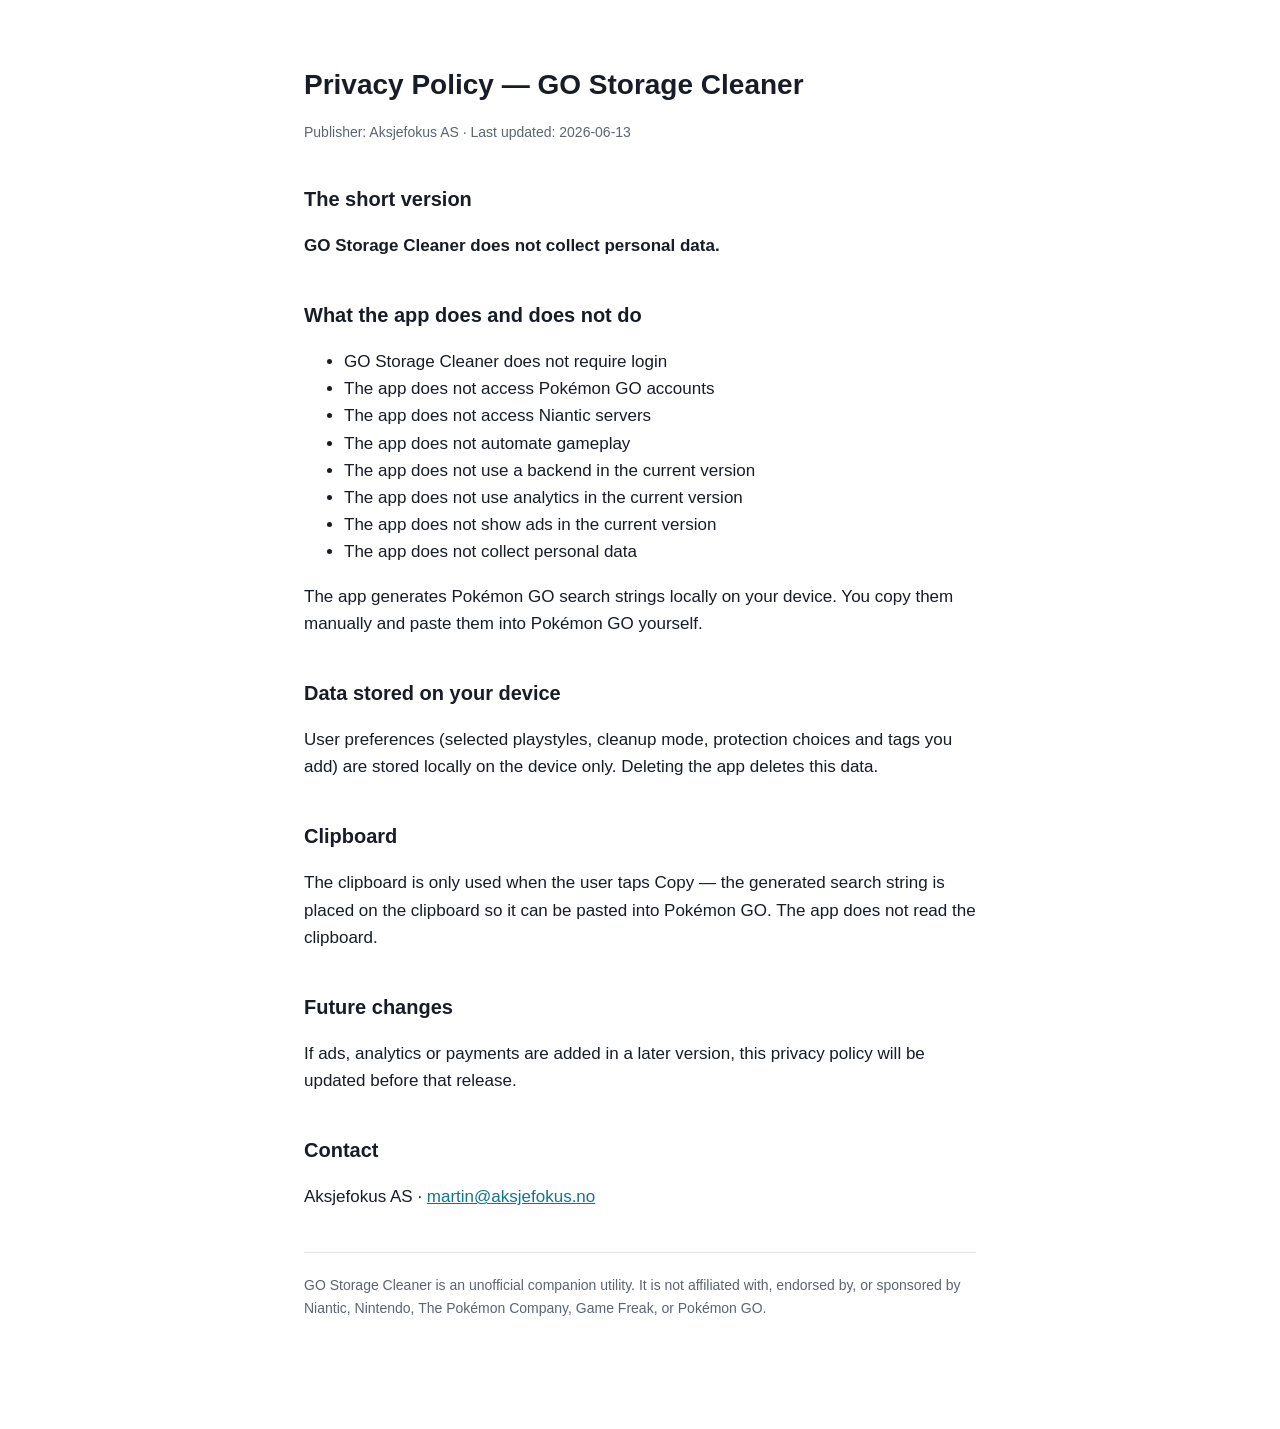
==== privacy/index.html @ b4166519 "Restructure as standalone static compliance site Directory-based clean URLs (/privacy, /support) for" ====
<!doctype html>
<html lang="en">
<head>
  <meta charset="utf-8">
  <meta name="viewport" content="width=device-width, initial-scale=1">
  <meta name="robots" content="noindex, nofollow">
  <title>Privacy Policy — GO Storage Cleaner</title>
  <link rel="stylesheet" href="/styles.css">
</head>
<body>
  <h1>Privacy Policy — GO Storage Cleaner</h1>
  <p class="muted">Publisher: Aksjefokus AS · Last updated: 2026-06-13</p>

  <h2>The short version</h2>
  <p><strong>GO Storage Cleaner does not collect personal data.</strong></p>

  <h2>What the app does and does not do</h2>
  <ul>
    <li>GO Storage Cleaner does not require login</li>
    <li>The app does not access Pokémon GO accounts</li>
    <li>The app does not access Niantic servers</li>
    <li>The app does not automate gameplay</li>
    <li>The app does not use a backend in the current version</li>
    <li>The app does not use analytics in the current version</li>
    <li>The app does not show ads in the current version</li>
    <li>The app does not collect personal data</li>
  </ul>
  <p>The app generates Pokémon GO search strings locally on your device. You copy them manually and paste them into Pokémon GO yourself.</p>

  <h2>Data stored on your device</h2>
  <p>User preferences (selected playstyles, cleanup mode, protection choices and tags you add) are stored locally on the device only. Deleting the app deletes this data.</p>

  <h2>Clipboard</h2>
  <p>The clipboard is only used when the user taps Copy — the generated search string is placed on the clipboard so it can be pasted into Pokémon GO. The app does not read the clipboard.</p>

  <h2>Future changes</h2>
  <p>If ads, analytics or payments are added in a later version, this privacy policy will be updated before that release.</p>

  <h2>Contact</h2>
  <p>Aksjefokus AS · <a href="mailto:martin@aksjefokus.no">martin@aksjefokus.no</a></p>

  <p class="disclaimer">GO Storage Cleaner is an unofficial companion utility. It is not affiliated with, endorsed by, or sponsored by Niantic, Nintendo, The Pokémon Company, Game Freak, or Pokémon GO.</p>
</body>
</html>
---- styles.css ----
:root {
  color-scheme: light dark;
  --bg: #ffffff;
  --text: #171c26;
  --muted: #5c6470;
  --link: #0e7490;
  --border: #e2e5ec;
}
@media (prefers-color-scheme: dark) {
  :root {
    --bg: #0d1424;
    --text: #f2f4f8;
    --muted: #9aa4b5;
    --link: #22d3ee;
    --border: #232e45;
  }
}
* { box-sizing: border-box; }
body {
  margin: 0 auto;
  padding: 48px 24px 96px;
  max-width: 720px;
  background: var(--bg);
  color: var(--text);
  font: 17px/1.6 -apple-system, BlinkMacSystemFont, "Segoe UI", Roboto, sans-serif;
}
h1 { font-size: 28px; line-height: 1.25; }
h2 { font-size: 20px; margin-top: 2em; }
a { color: var(--link); }
strong { font-weight: 650; }
.muted { color: var(--muted); font-size: 14px; }
.disclaimer {
  margin-top: 3em;
  padding-top: 1.5em;
  border-top: 1px solid var(--border);
  color: var(--muted);
  font-size: 14px;
}
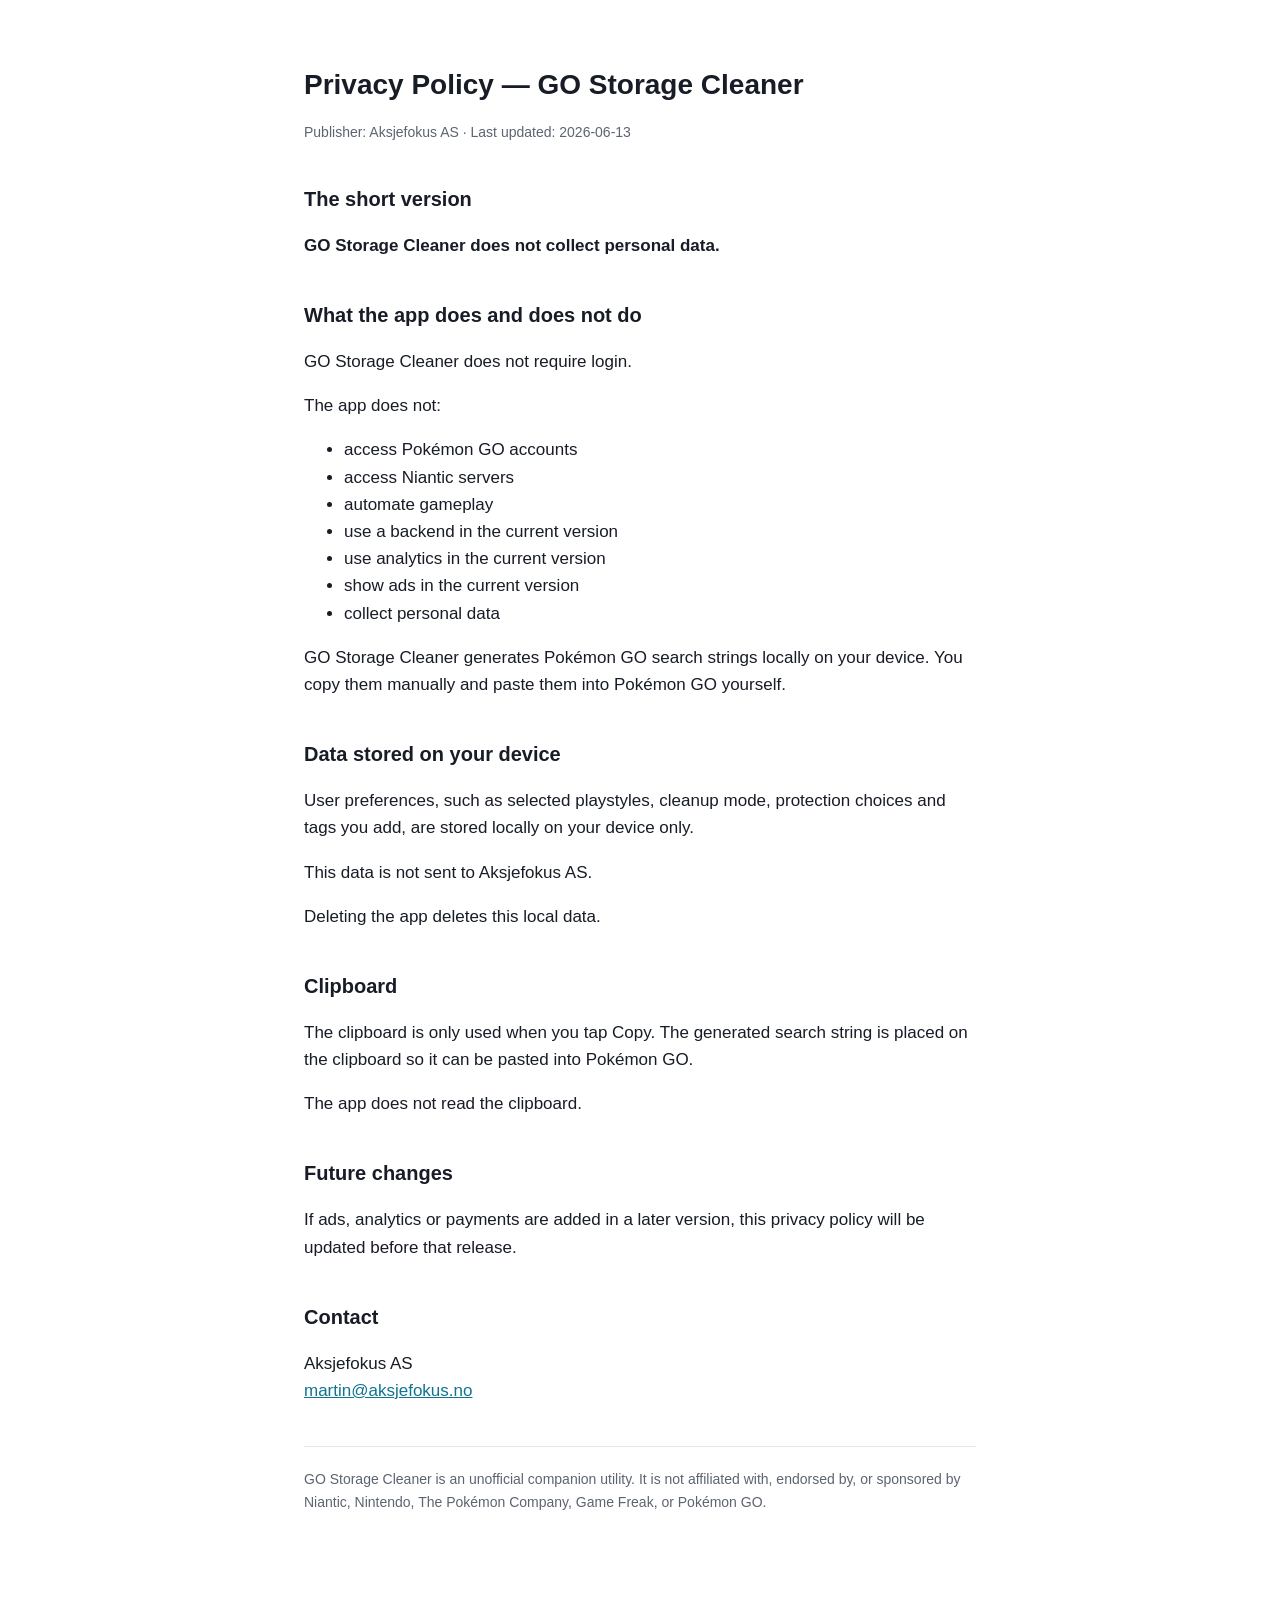
==== commit 25461e9e: "Refine privacy and support copy Clearer does-not-do lists (incl. never transfers Pokemon for you), l" ====
--- a/privacy/index.html
+++ b/privacy/index.html
@@ -15,29 +15,34 @@
   <p><strong>GO Storage Cleaner does not collect personal data.</strong></p>
 
   <h2>What the app does and does not do</h2>
+  <p>GO Storage Cleaner does not require login.</p>
+  <p>The app does not:</p>
   <ul>
-    <li>GO Storage Cleaner does not require login</li>
-    <li>The app does not access Pokémon GO accounts</li>
-    <li>The app does not access Niantic servers</li>
-    <li>The app does not automate gameplay</li>
-    <li>The app does not use a backend in the current version</li>
-    <li>The app does not use analytics in the current version</li>
-    <li>The app does not show ads in the current version</li>
-    <li>The app does not collect personal data</li>
+    <li>access Pokémon GO accounts</li>
+    <li>access Niantic servers</li>
+    <li>automate gameplay</li>
+    <li>use a backend in the current version</li>
+    <li>use analytics in the current version</li>
+    <li>show ads in the current version</li>
+    <li>collect personal data</li>
   </ul>
-  <p>The app generates Pokémon GO search strings locally on your device. You copy them manually and paste them into Pokémon GO yourself.</p>
+  <p>GO Storage Cleaner generates Pokémon GO search strings locally on your device. You copy them manually and paste them into Pokémon GO yourself.</p>
 
   <h2>Data stored on your device</h2>
-  <p>User preferences (selected playstyles, cleanup mode, protection choices and tags you add) are stored locally on the device only. Deleting the app deletes this data.</p>
+  <p>User preferences, such as selected playstyles, cleanup mode, protection choices and tags you add, are stored locally on your device only.</p>
+  <p>This data is not sent to Aksjefokus AS.</p>
+  <p>Deleting the app deletes this local data.</p>
 
   <h2>Clipboard</h2>
-  <p>The clipboard is only used when the user taps Copy — the generated search string is placed on the clipboard so it can be pasted into Pokémon GO. The app does not read the clipboard.</p>
+  <p>The clipboard is only used when you tap Copy. The generated search string is placed on the clipboard so it can be pasted into Pokémon GO.</p>
+  <p>The app does not read the clipboard.</p>
 
   <h2>Future changes</h2>
   <p>If ads, analytics or payments are added in a later version, this privacy policy will be updated before that release.</p>
 
   <h2>Contact</h2>
-  <p>Aksjefokus AS · <a href="mailto:martin@aksjefokus.no">martin@aksjefokus.no</a></p>
+  <p>Aksjefokus AS<br>
+  <a href="mailto:martin@aksjefokus.no">martin@aksjefokus.no</a></p>
 
   <p class="disclaimer">GO Storage Cleaner is an unofficial companion utility. It is not affiliated with, endorsed by, or sponsored by Niantic, Nintendo, The Pokémon Company, Game Freak, or Pokémon GO.</p>
 </body>
--- a/styles.css
+++ b/styles.css
@@ -26,6 +26,7 @@
 }
 h1 { font-size: 28px; line-height: 1.25; }
 h2 { font-size: 20px; margin-top: 2em; }
+h3 { font-size: 17px; margin-top: 1.5em; }
 a { color: var(--link); }
 strong { font-weight: 650; }
 .muted { color: var(--muted); font-size: 14px; }
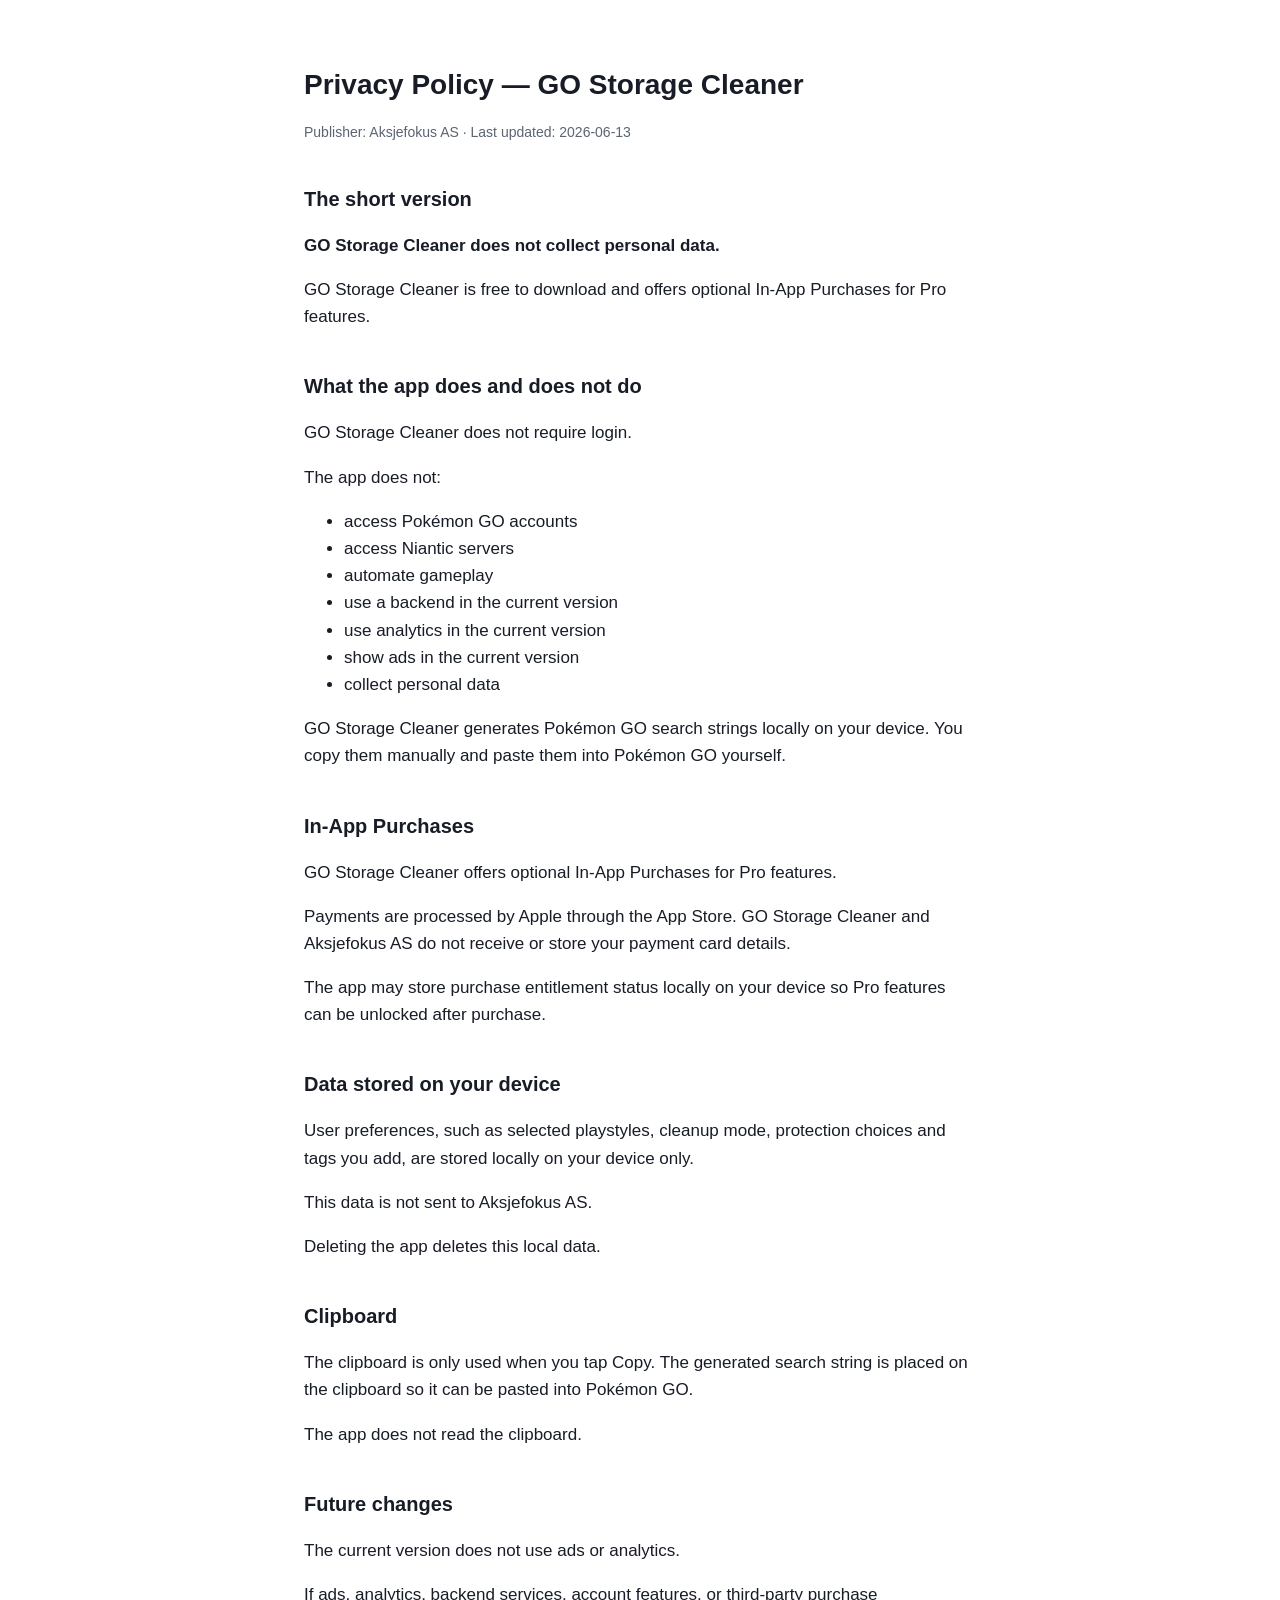
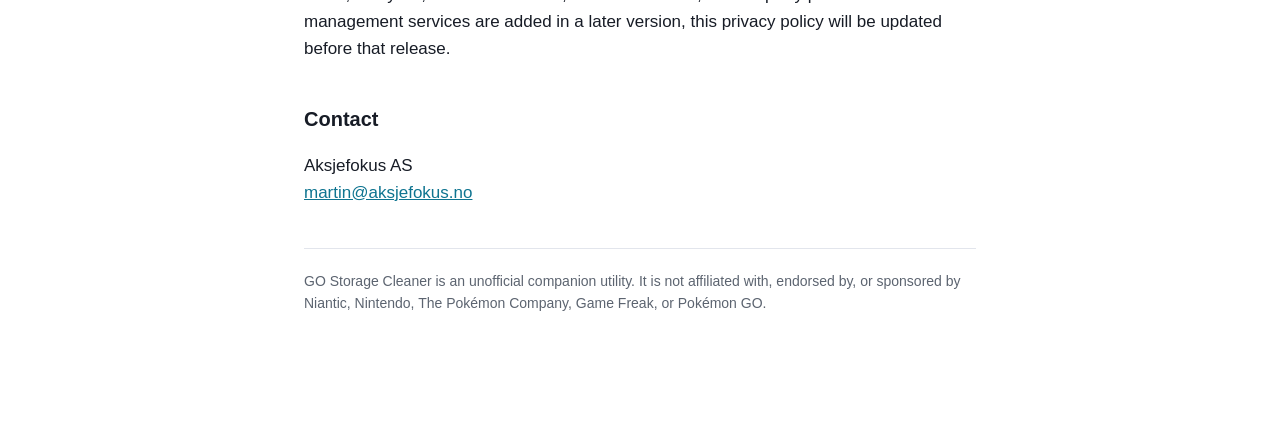
==== commit 5fb927a6: "Add In-App Purchases section to privacy policy The app launches with optional IAP for Pro features: " ====
--- a/privacy/index.html
+++ b/privacy/index.html
@@ -13,6 +13,7 @@
 
   <h2>The short version</h2>
   <p><strong>GO Storage Cleaner does not collect personal data.</strong></p>
+  <p>GO Storage Cleaner is free to download and offers optional In-App Purchases for Pro features.</p>
 
   <h2>What the app does and does not do</h2>
   <p>GO Storage Cleaner does not require login.</p>
@@ -28,6 +29,11 @@
   </ul>
   <p>GO Storage Cleaner generates Pokémon GO search strings locally on your device. You copy them manually and paste them into Pokémon GO yourself.</p>
 
+  <h2>In-App Purchases</h2>
+  <p>GO Storage Cleaner offers optional In-App Purchases for Pro features.</p>
+  <p>Payments are processed by Apple through the App Store. GO Storage Cleaner and Aksjefokus AS do not receive or store your payment card details.</p>
+  <p>The app may store purchase entitlement status locally on your device so Pro features can be unlocked after purchase.</p>
+
   <h2>Data stored on your device</h2>
   <p>User preferences, such as selected playstyles, cleanup mode, protection choices and tags you add, are stored locally on your device only.</p>
   <p>This data is not sent to Aksjefokus AS.</p>
@@ -38,7 +44,8 @@
   <p>The app does not read the clipboard.</p>
 
   <h2>Future changes</h2>
-  <p>If ads, analytics or payments are added in a later version, this privacy policy will be updated before that release.</p>
+  <p>The current version does not use ads or analytics.</p>
+  <p>If ads, analytics, backend services, account features, or third-party purchase management services are added in a later version, this privacy policy will be updated before that release.</p>
 
   <h2>Contact</h2>
   <p>Aksjefokus AS<br>
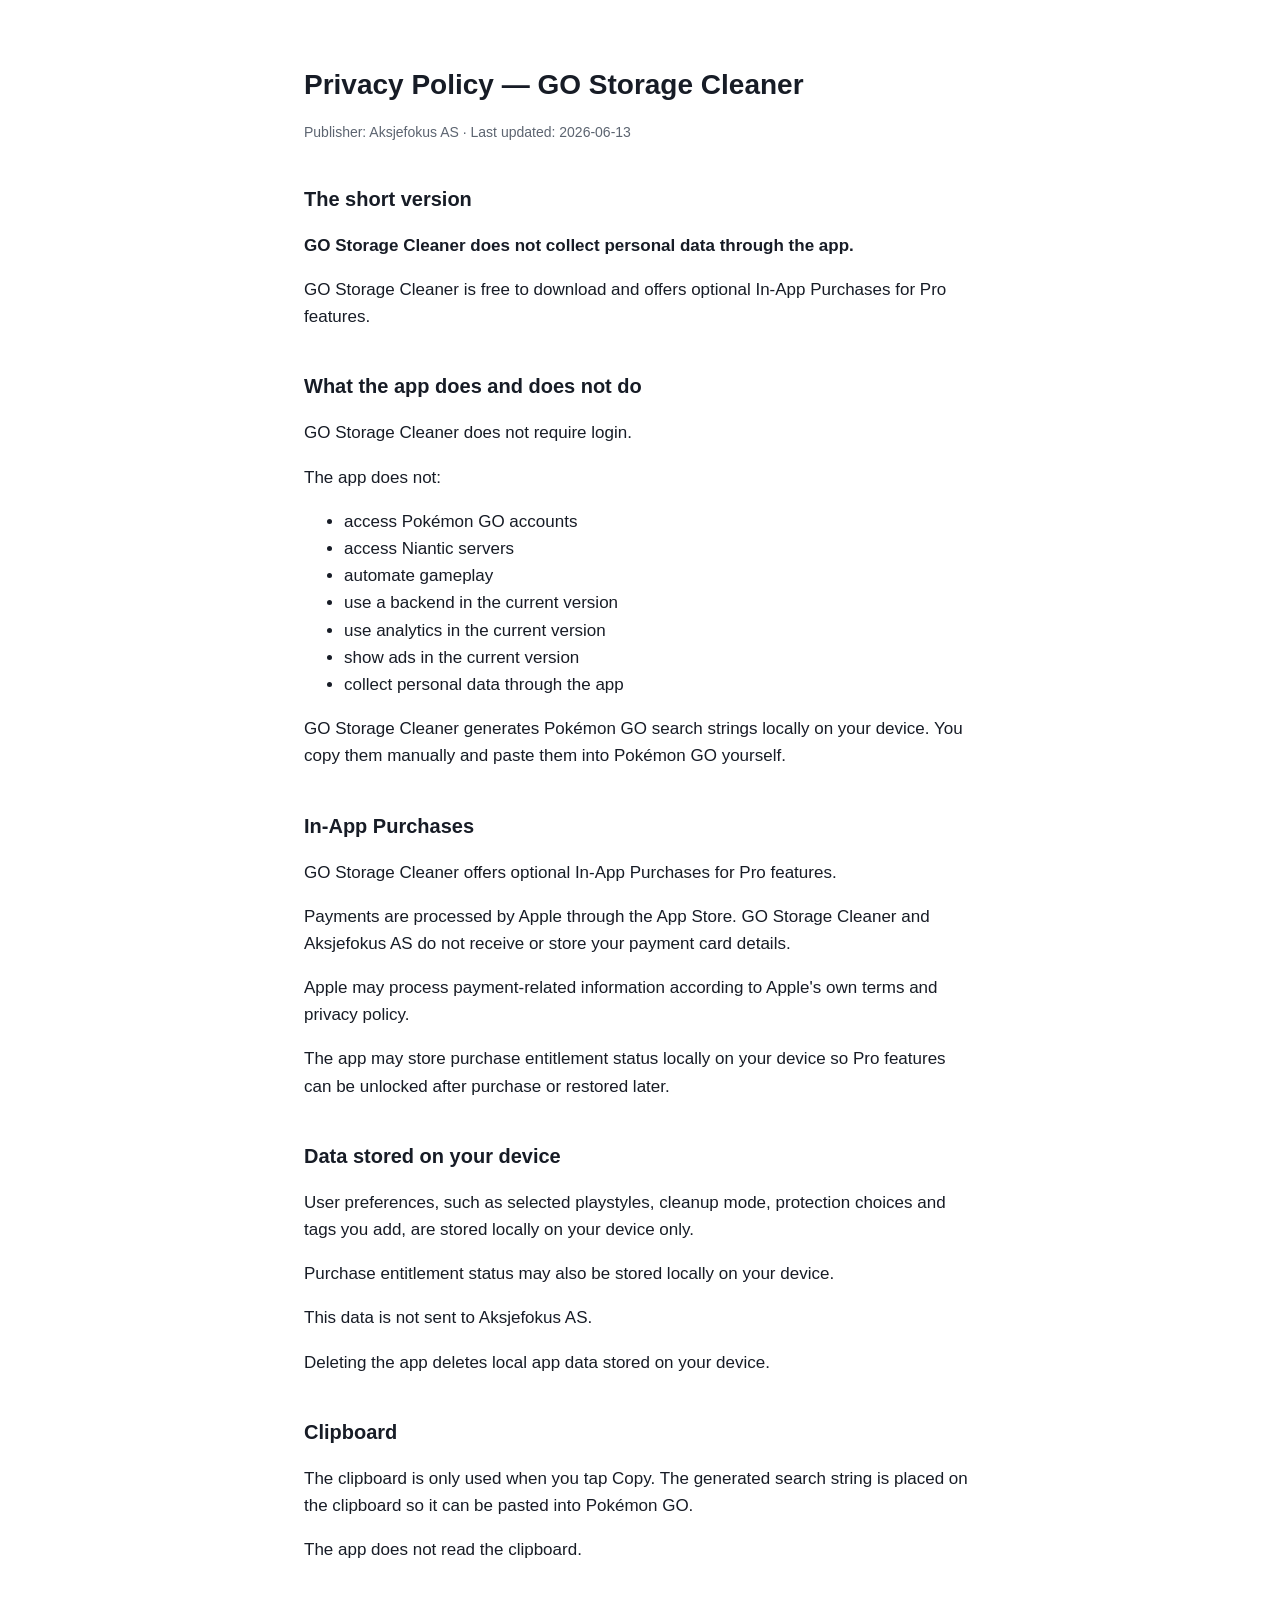
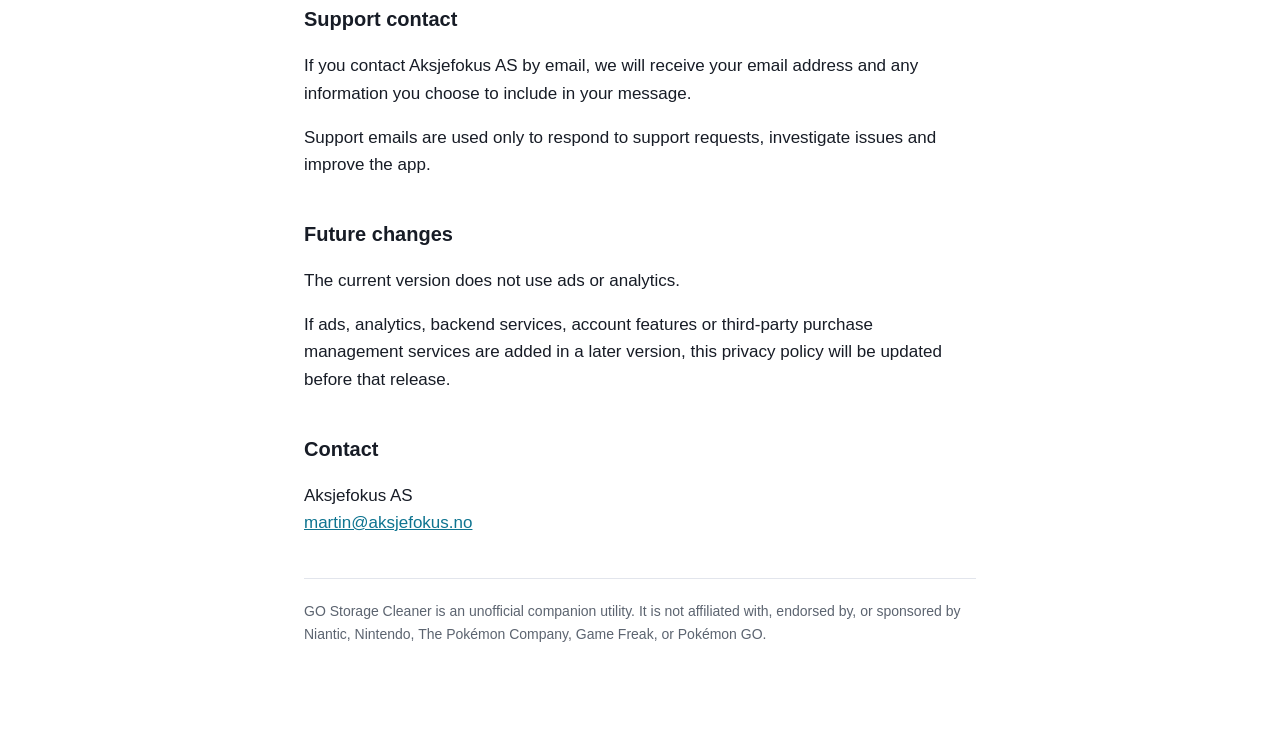
==== commit 643c4657: "Tighten privacy policy precision "Through the app" scoping, support-email data disclosure section, A" ====
--- a/privacy/index.html
+++ b/privacy/index.html
@@ -12,7 +12,7 @@
   <p class="muted">Publisher: Aksjefokus AS · Last updated: 2026-06-13</p>
 
   <h2>The short version</h2>
-  <p><strong>GO Storage Cleaner does not collect personal data.</strong></p>
+  <p><strong>GO Storage Cleaner does not collect personal data through the app.</strong></p>
   <p>GO Storage Cleaner is free to download and offers optional In-App Purchases for Pro features.</p>
 
   <h2>What the app does and does not do</h2>
@@ -25,27 +25,33 @@
     <li>use a backend in the current version</li>
     <li>use analytics in the current version</li>
     <li>show ads in the current version</li>
-    <li>collect personal data</li>
+    <li>collect personal data through the app</li>
   </ul>
   <p>GO Storage Cleaner generates Pokémon GO search strings locally on your device. You copy them manually and paste them into Pokémon GO yourself.</p>
 
   <h2>In-App Purchases</h2>
   <p>GO Storage Cleaner offers optional In-App Purchases for Pro features.</p>
   <p>Payments are processed by Apple through the App Store. GO Storage Cleaner and Aksjefokus AS do not receive or store your payment card details.</p>
-  <p>The app may store purchase entitlement status locally on your device so Pro features can be unlocked after purchase.</p>
+  <p>Apple may process payment-related information according to Apple's own terms and privacy policy.</p>
+  <p>The app may store purchase entitlement status locally on your device so Pro features can be unlocked after purchase or restored later.</p>
 
   <h2>Data stored on your device</h2>
   <p>User preferences, such as selected playstyles, cleanup mode, protection choices and tags you add, are stored locally on your device only.</p>
+  <p>Purchase entitlement status may also be stored locally on your device.</p>
   <p>This data is not sent to Aksjefokus AS.</p>
-  <p>Deleting the app deletes this local data.</p>
+  <p>Deleting the app deletes local app data stored on your device.</p>
 
   <h2>Clipboard</h2>
   <p>The clipboard is only used when you tap Copy. The generated search string is placed on the clipboard so it can be pasted into Pokémon GO.</p>
   <p>The app does not read the clipboard.</p>
 
+  <h2>Support contact</h2>
+  <p>If you contact Aksjefokus AS by email, we will receive your email address and any information you choose to include in your message.</p>
+  <p>Support emails are used only to respond to support requests, investigate issues and improve the app.</p>
+
   <h2>Future changes</h2>
   <p>The current version does not use ads or analytics.</p>
-  <p>If ads, analytics, backend services, account features, or third-party purchase management services are added in a later version, this privacy policy will be updated before that release.</p>
+  <p>If ads, analytics, backend services, account features or third-party purchase management services are added in a later version, this privacy policy will be updated before that release.</p>
 
   <h2>Contact</h2>
   <p>Aksjefokus AS<br>
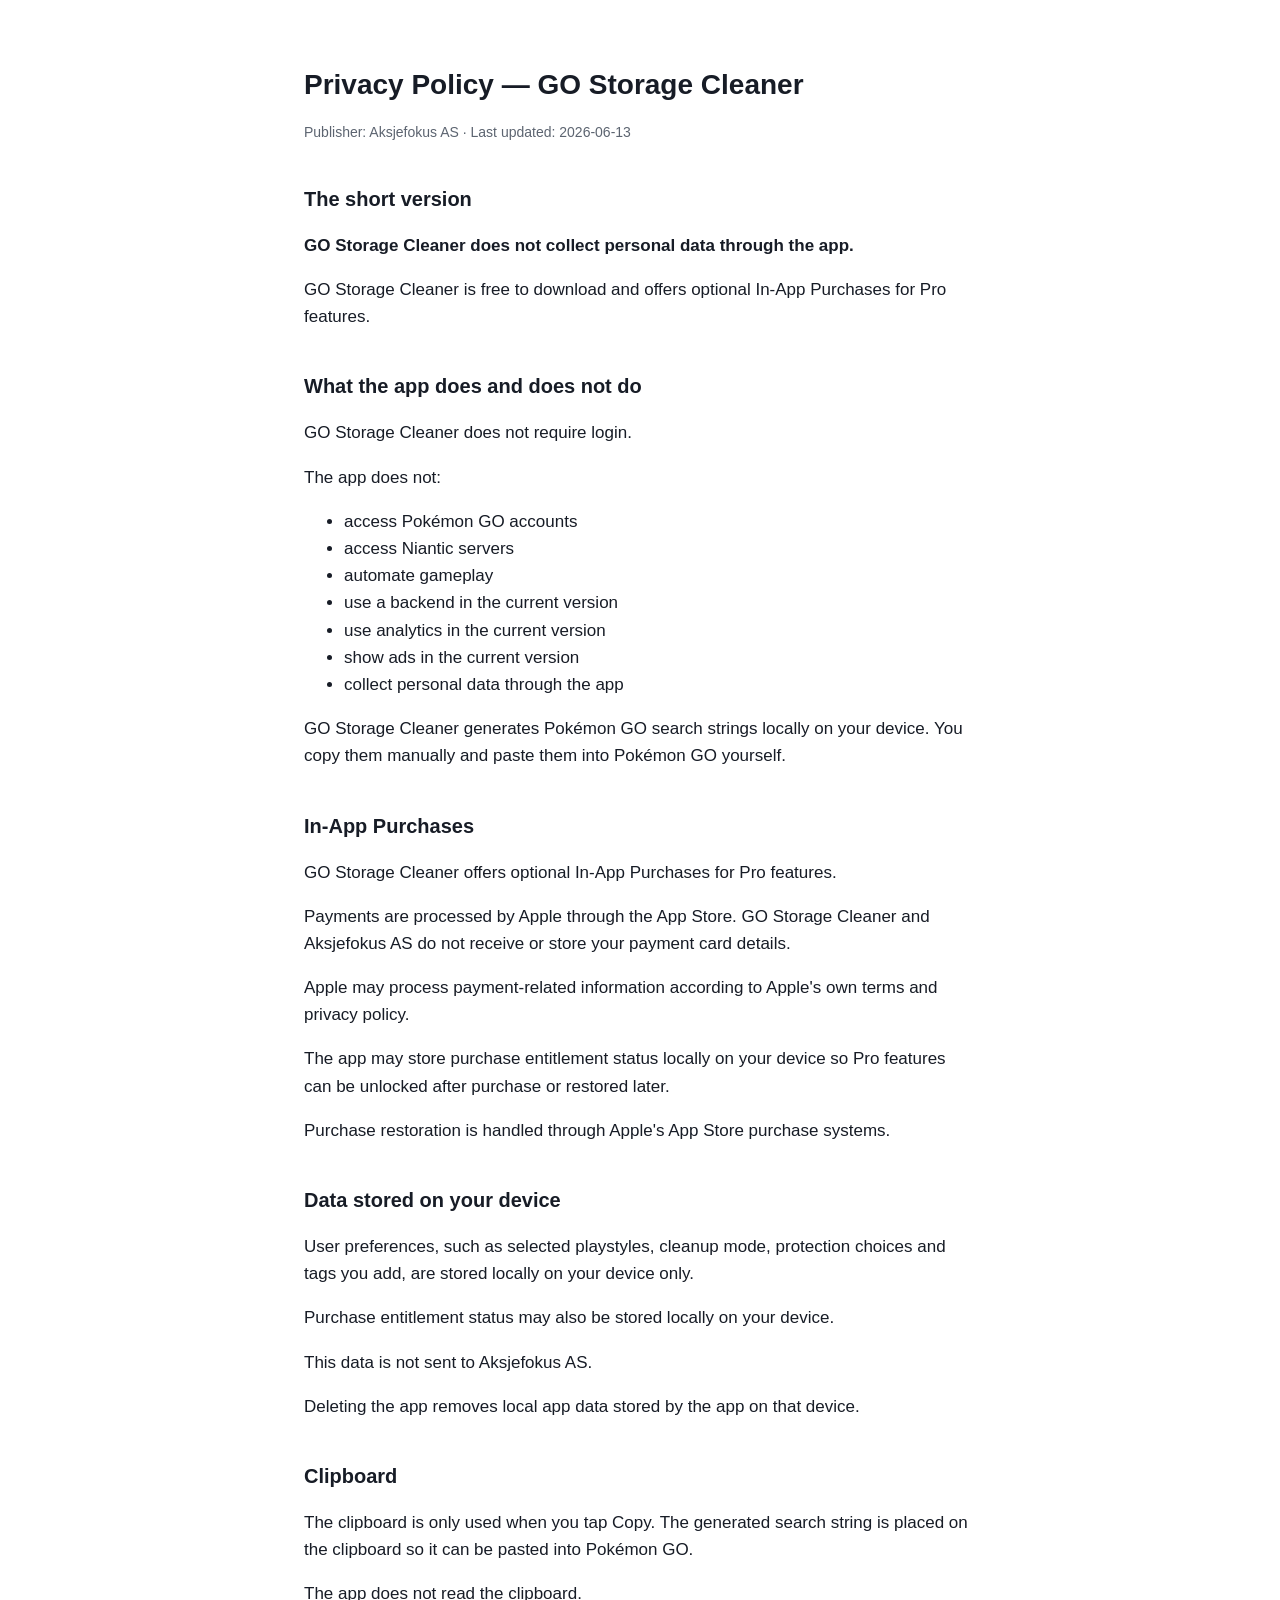
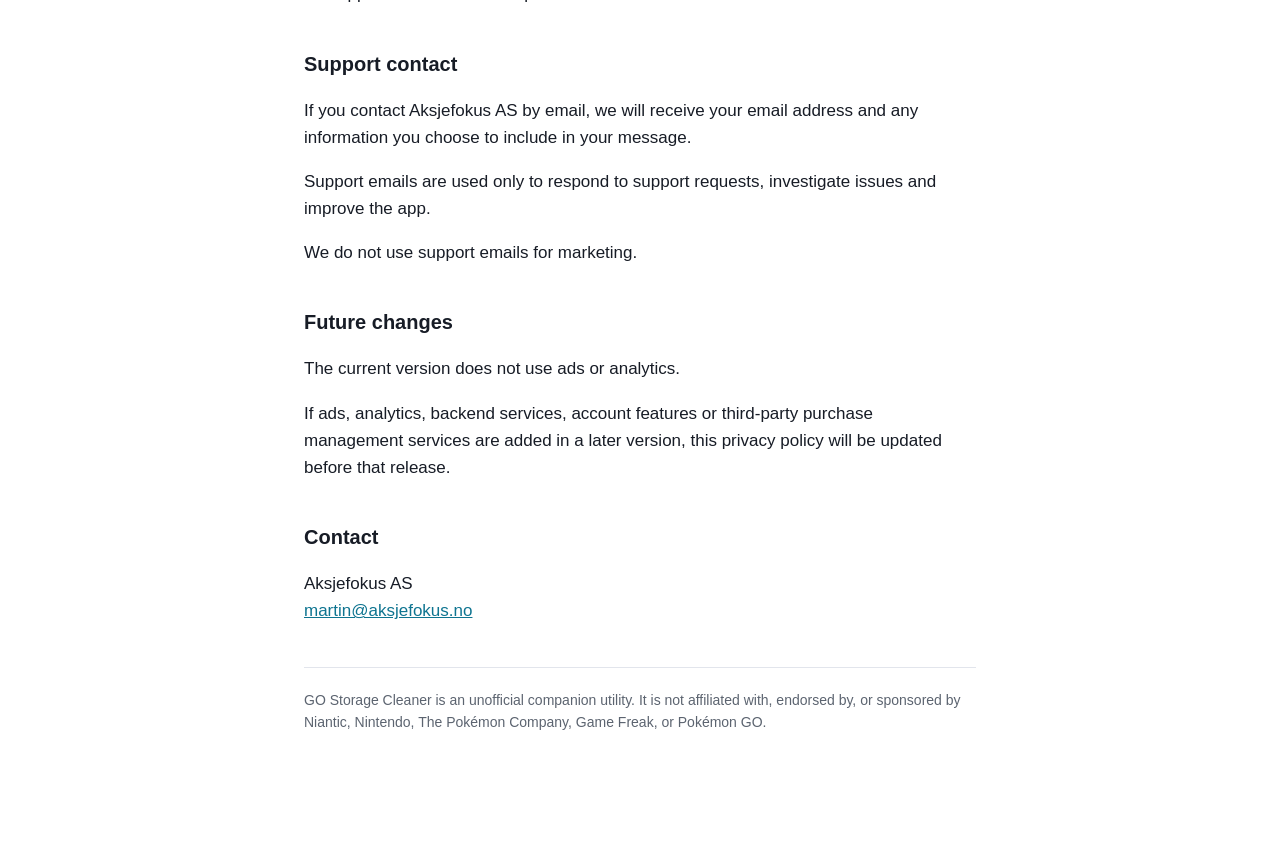
==== commit d2fdbd5e: "Add restore, deletion-scope and no-marketing precision to privacy Co-Authored-By: Claude Fable 5 <no" ====
--- a/privacy/index.html
+++ b/privacy/index.html
@@ -34,12 +34,13 @@
   <p>Payments are processed by Apple through the App Store. GO Storage Cleaner and Aksjefokus AS do not receive or store your payment card details.</p>
   <p>Apple may process payment-related information according to Apple's own terms and privacy policy.</p>
   <p>The app may store purchase entitlement status locally on your device so Pro features can be unlocked after purchase or restored later.</p>
+  <p>Purchase restoration is handled through Apple's App Store purchase systems.</p>
 
   <h2>Data stored on your device</h2>
   <p>User preferences, such as selected playstyles, cleanup mode, protection choices and tags you add, are stored locally on your device only.</p>
   <p>Purchase entitlement status may also be stored locally on your device.</p>
   <p>This data is not sent to Aksjefokus AS.</p>
-  <p>Deleting the app deletes local app data stored on your device.</p>
+  <p>Deleting the app removes local app data stored by the app on that device.</p>
 
   <h2>Clipboard</h2>
   <p>The clipboard is only used when you tap Copy. The generated search string is placed on the clipboard so it can be pasted into Pokémon GO.</p>
@@ -48,6 +49,7 @@
   <h2>Support contact</h2>
   <p>If you contact Aksjefokus AS by email, we will receive your email address and any information you choose to include in your message.</p>
   <p>Support emails are used only to respond to support requests, investigate issues and improve the app.</p>
+  <p>We do not use support emails for marketing.</p>
 
   <h2>Future changes</h2>
   <p>The current version does not use ads or analytics.</p>
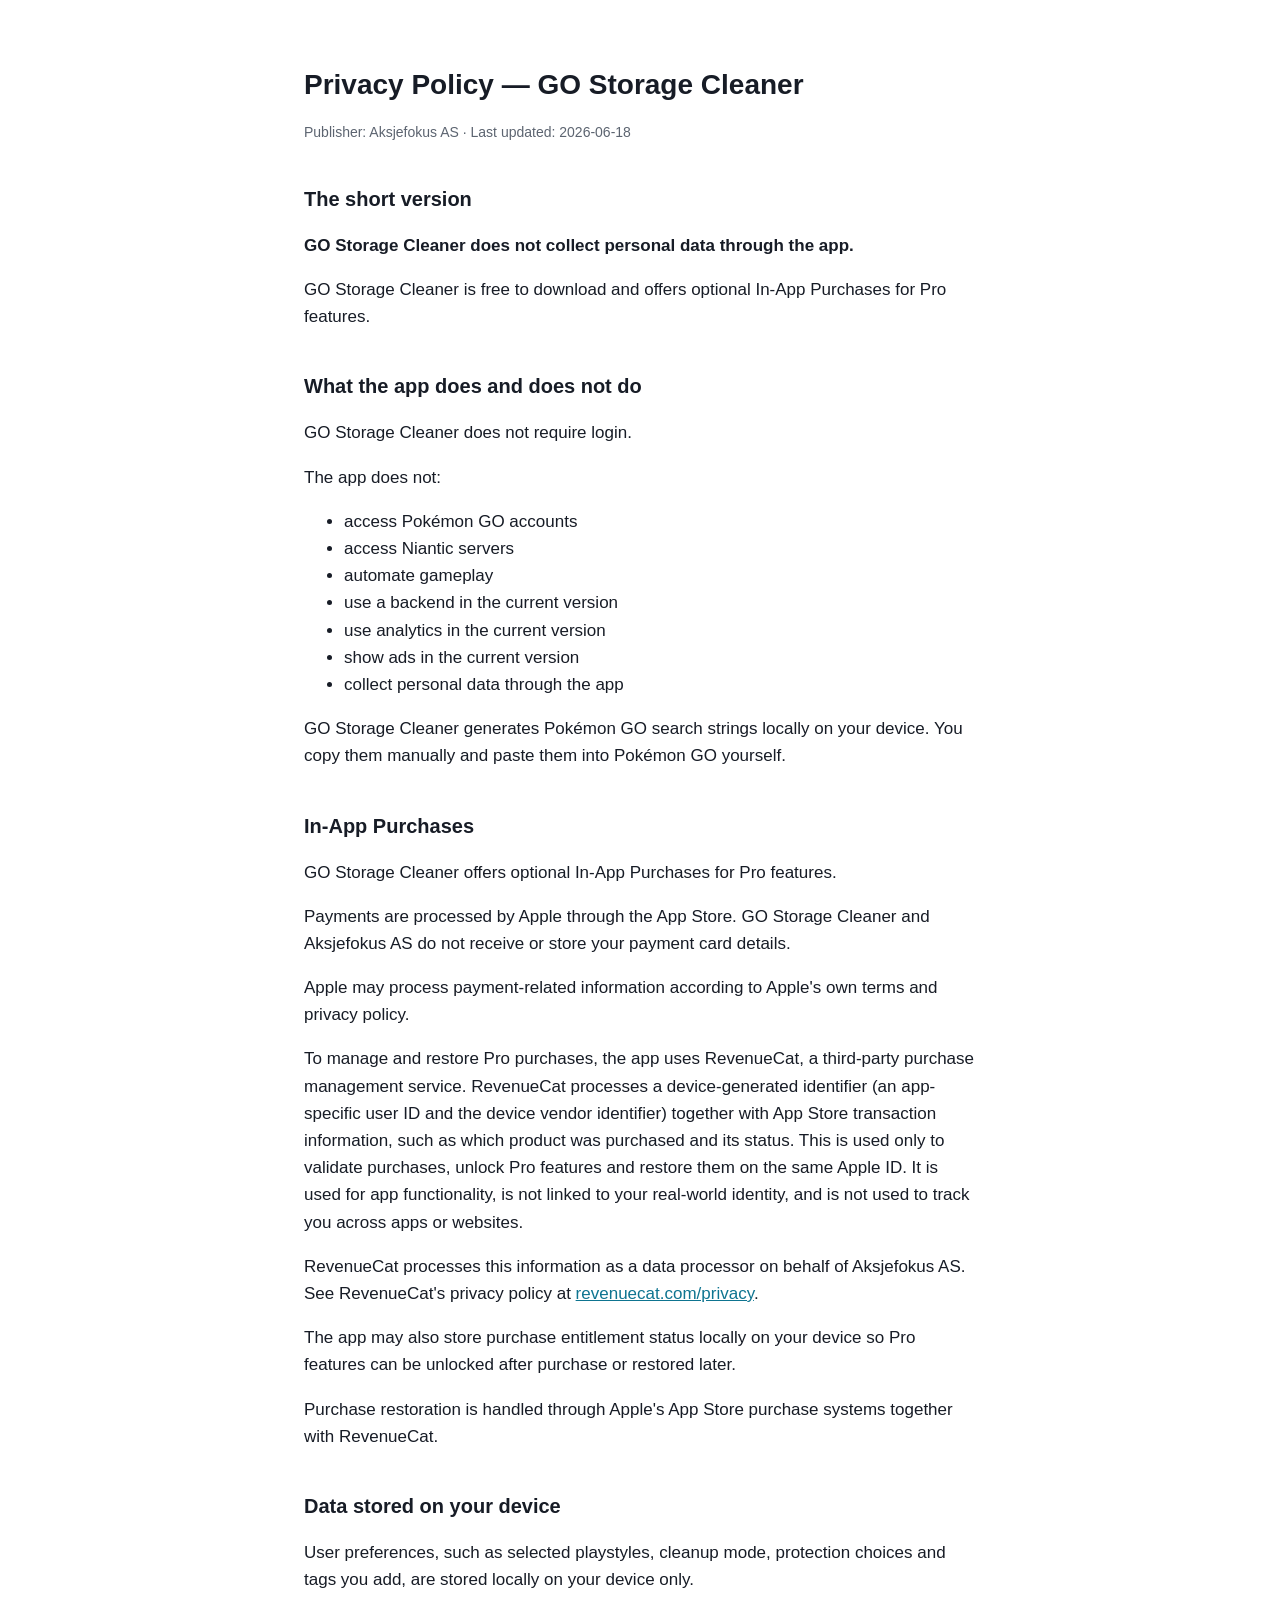
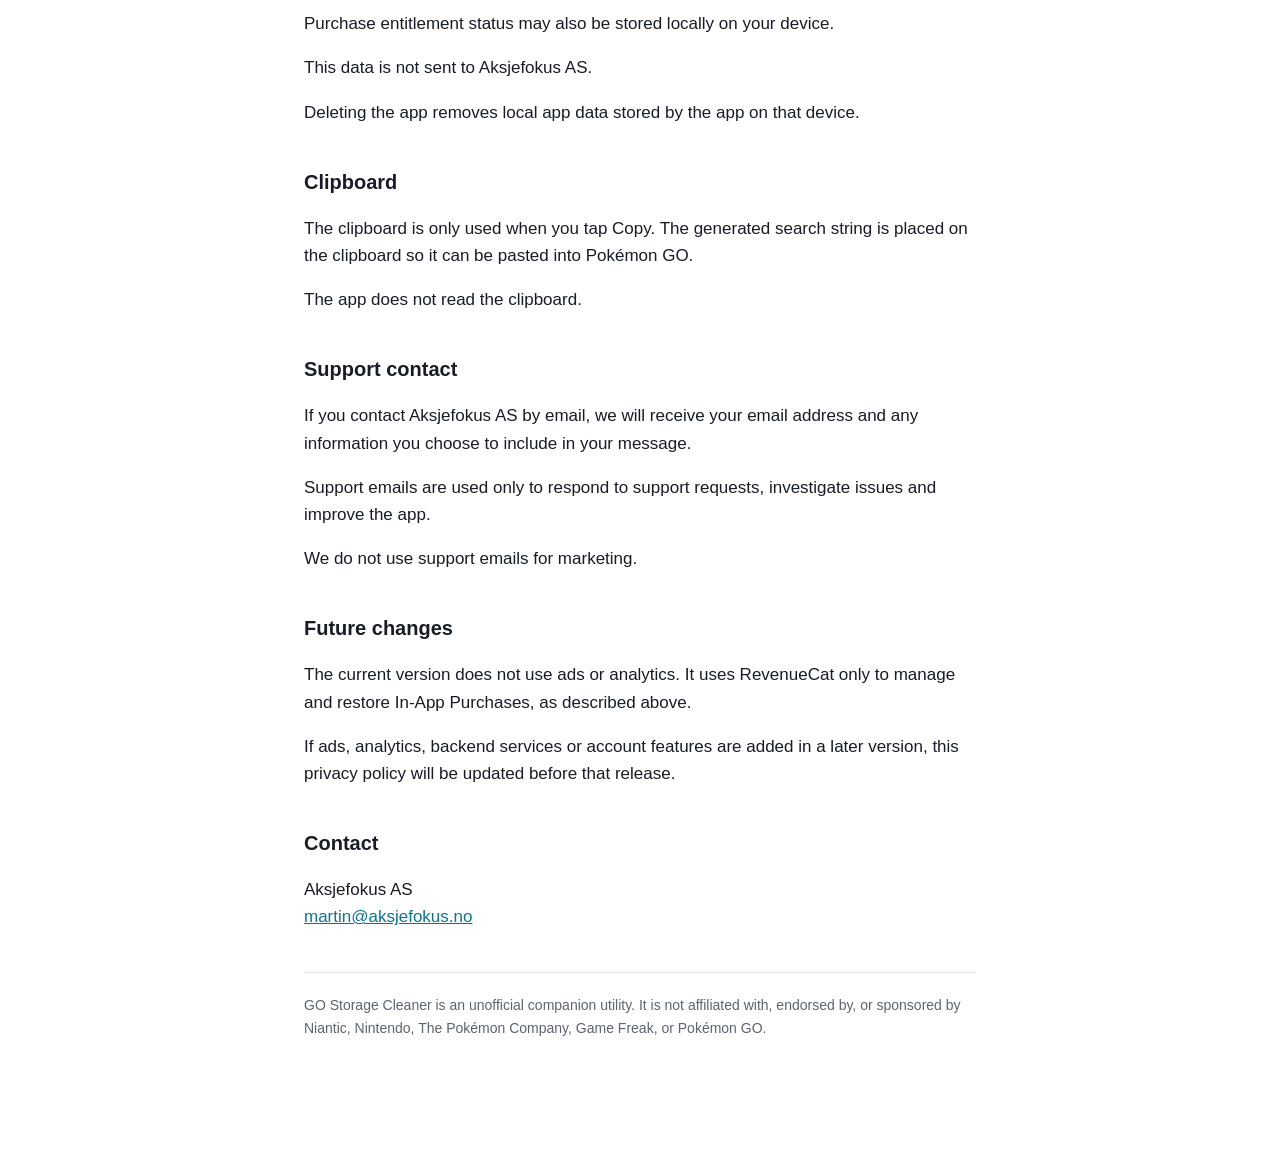
==== commit 0755234e: "Disclose RevenueCat purchase management in privacy policy Name RevenueCat as the third-party purchas" ====
--- a/privacy/index.html
+++ b/privacy/index.html
@@ -9,7 +9,7 @@
 </head>
 <body>
   <h1>Privacy Policy — GO Storage Cleaner</h1>
-  <p class="muted">Publisher: Aksjefokus AS · Last updated: 2026-06-13</p>
+  <p class="muted">Publisher: Aksjefokus AS · Last updated: 2026-06-18</p>
 
   <h2>The short version</h2>
   <p><strong>GO Storage Cleaner does not collect personal data through the app.</strong></p>
@@ -33,8 +33,10 @@
   <p>GO Storage Cleaner offers optional In-App Purchases for Pro features.</p>
   <p>Payments are processed by Apple through the App Store. GO Storage Cleaner and Aksjefokus AS do not receive or store your payment card details.</p>
   <p>Apple may process payment-related information according to Apple's own terms and privacy policy.</p>
-  <p>The app may store purchase entitlement status locally on your device so Pro features can be unlocked after purchase or restored later.</p>
-  <p>Purchase restoration is handled through Apple's App Store purchase systems.</p>
+  <p>To manage and restore Pro purchases, the app uses RevenueCat, a third-party purchase management service. RevenueCat processes a device-generated identifier (an app-specific user ID and the device vendor identifier) together with App Store transaction information, such as which product was purchased and its status. This is used only to validate purchases, unlock Pro features and restore them on the same Apple ID. It is used for app functionality, is not linked to your real-world identity, and is not used to track you across apps or websites.</p>
+  <p>RevenueCat processes this information as a data processor on behalf of Aksjefokus AS. See RevenueCat's privacy policy at <a href="https://www.revenuecat.com/privacy/">revenuecat.com/privacy</a>.</p>
+  <p>The app may also store purchase entitlement status locally on your device so Pro features can be unlocked after purchase or restored later.</p>
+  <p>Purchase restoration is handled through Apple's App Store purchase systems together with RevenueCat.</p>
 
   <h2>Data stored on your device</h2>
   <p>User preferences, such as selected playstyles, cleanup mode, protection choices and tags you add, are stored locally on your device only.</p>
@@ -52,8 +54,8 @@
   <p>We do not use support emails for marketing.</p>
 
   <h2>Future changes</h2>
-  <p>The current version does not use ads or analytics.</p>
-  <p>If ads, analytics, backend services, account features or third-party purchase management services are added in a later version, this privacy policy will be updated before that release.</p>
+  <p>The current version does not use ads or analytics. It uses RevenueCat only to manage and restore In-App Purchases, as described above.</p>
+  <p>If ads, analytics, backend services or account features are added in a later version, this privacy policy will be updated before that release.</p>
 
   <h2>Contact</h2>
   <p>Aksjefokus AS<br>
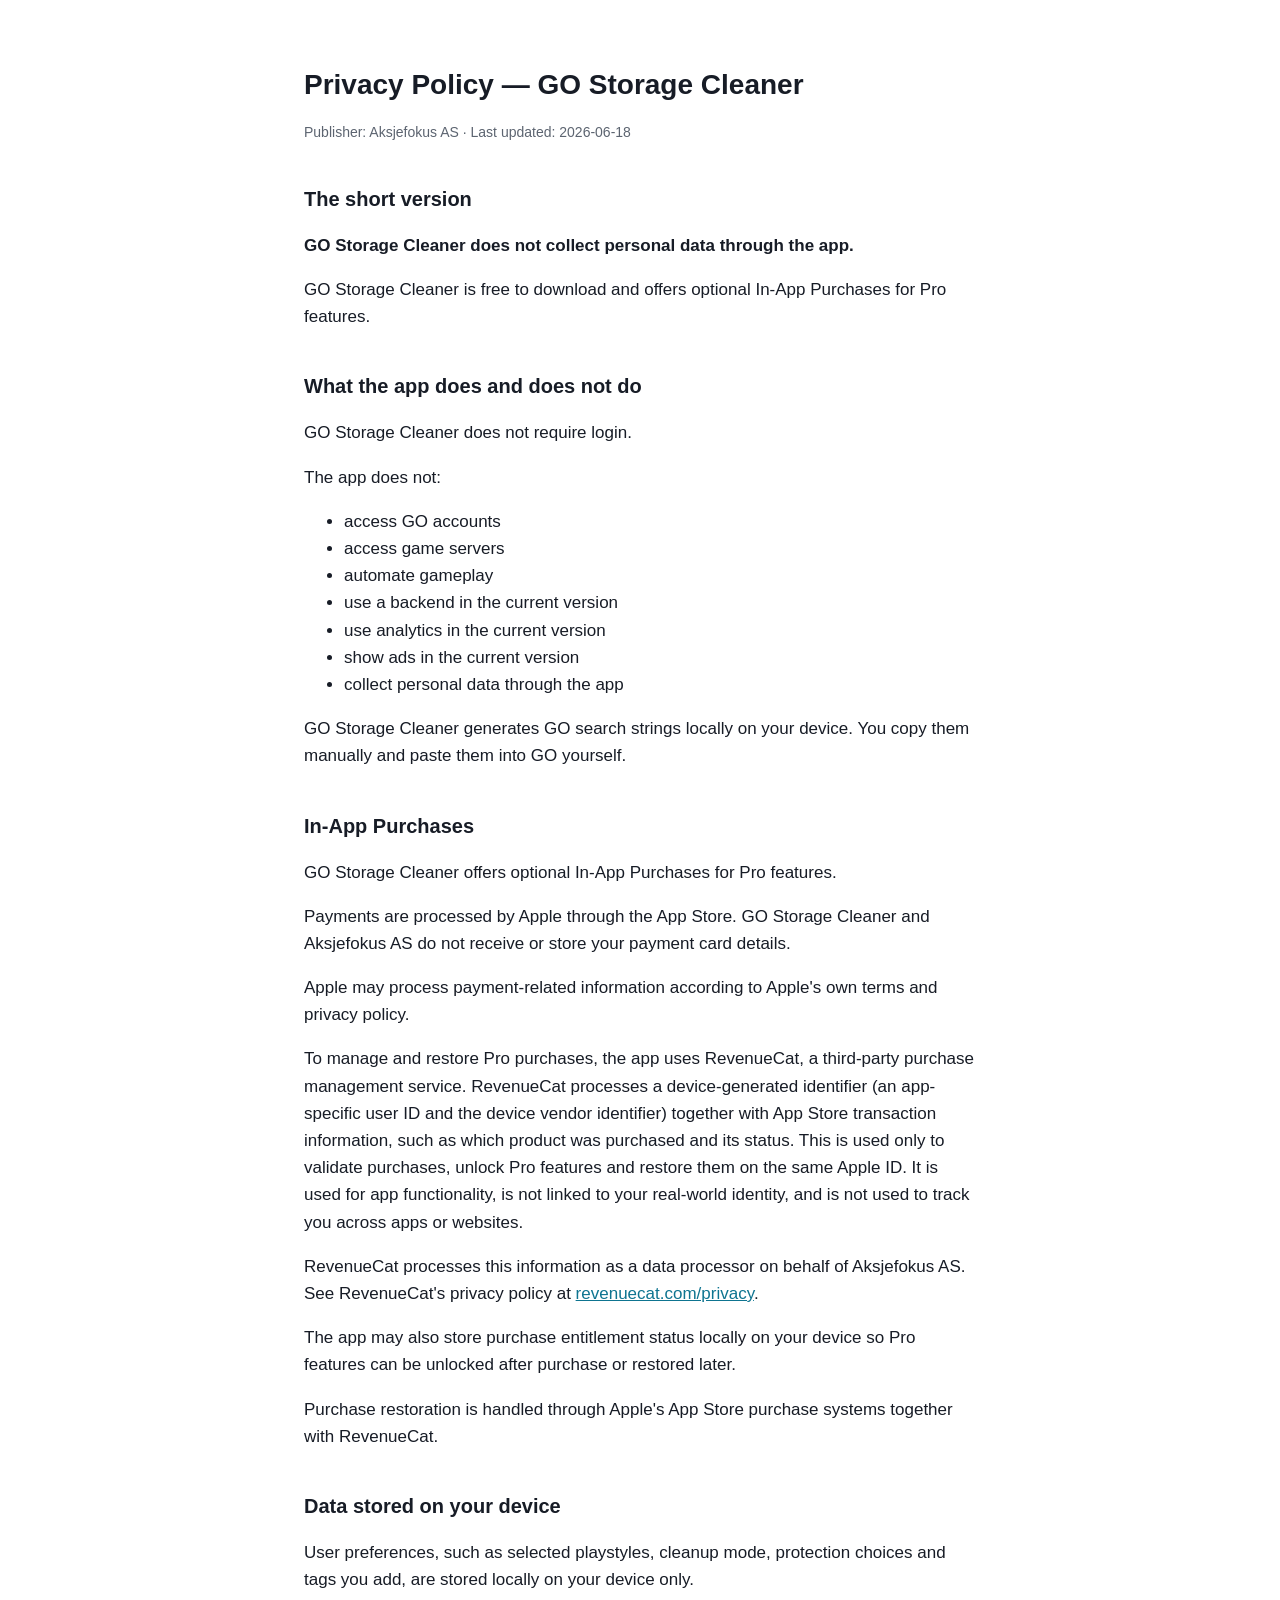
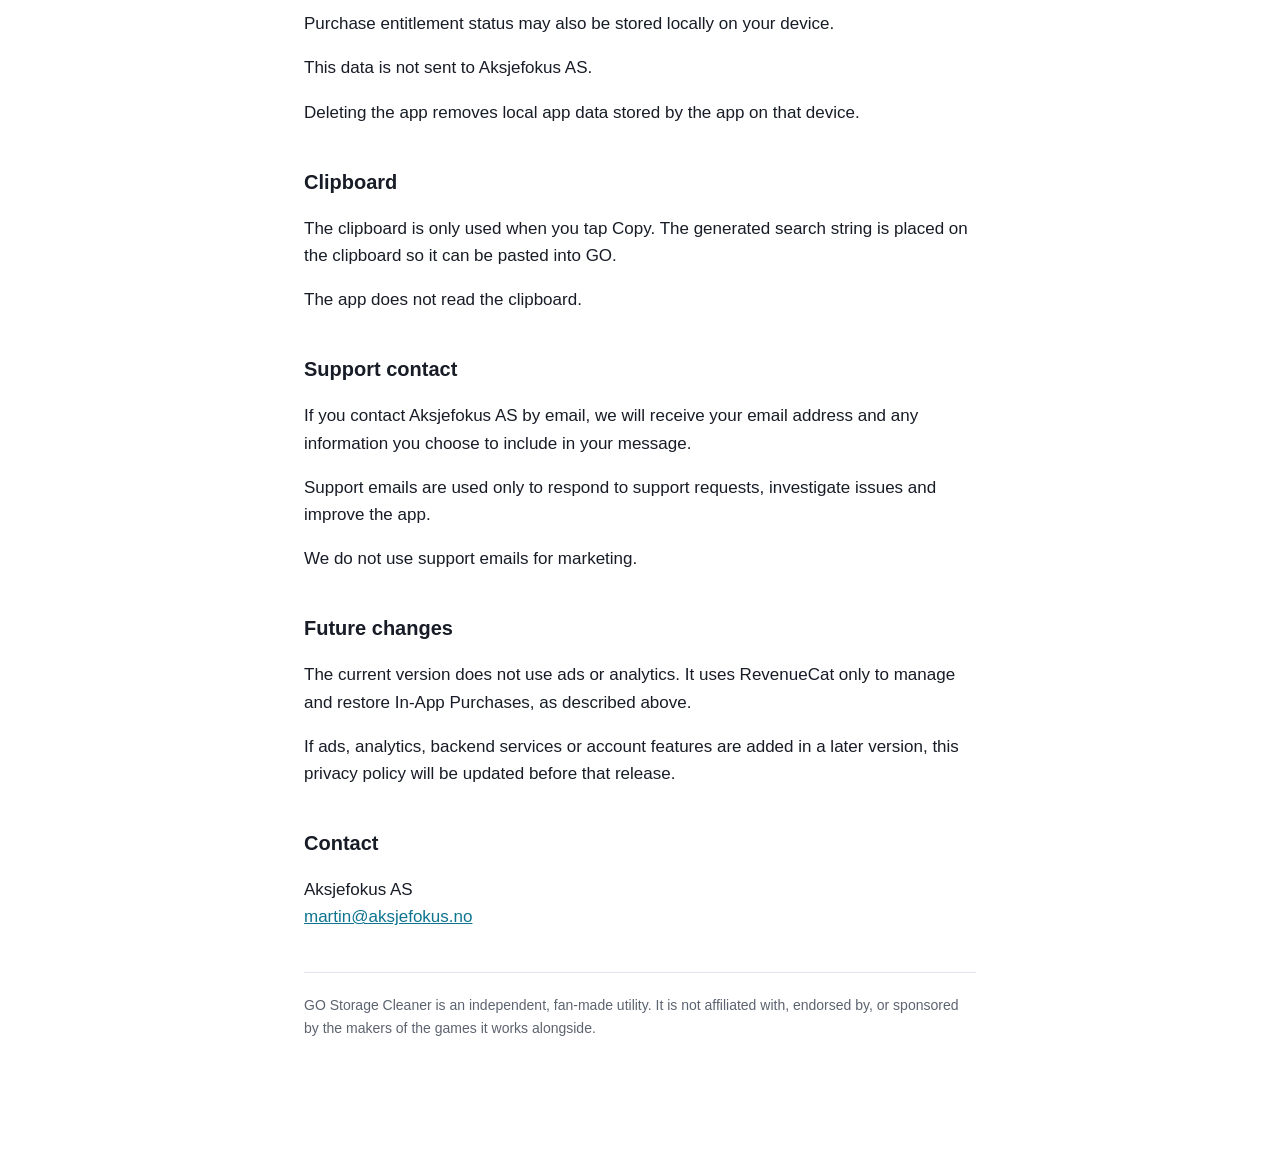
==== commit 53a7f5f8: "Scrub trademark references from compliance site Remove Pokemon/Niantic/Nintendo references from the " ====
--- a/privacy/index.html
+++ b/privacy/index.html
@@ -19,15 +19,15 @@
   <p>GO Storage Cleaner does not require login.</p>
   <p>The app does not:</p>
   <ul>
-    <li>access Pokémon GO accounts</li>
-    <li>access Niantic servers</li>
+    <li>access GO accounts</li>
+    <li>access game servers</li>
     <li>automate gameplay</li>
     <li>use a backend in the current version</li>
     <li>use analytics in the current version</li>
     <li>show ads in the current version</li>
     <li>collect personal data through the app</li>
   </ul>
-  <p>GO Storage Cleaner generates Pokémon GO search strings locally on your device. You copy them manually and paste them into Pokémon GO yourself.</p>
+  <p>GO Storage Cleaner generates GO search strings locally on your device. You copy them manually and paste them into GO yourself.</p>
 
   <h2>In-App Purchases</h2>
   <p>GO Storage Cleaner offers optional In-App Purchases for Pro features.</p>
@@ -45,7 +45,7 @@
   <p>Deleting the app removes local app data stored by the app on that device.</p>
 
   <h2>Clipboard</h2>
-  <p>The clipboard is only used when you tap Copy. The generated search string is placed on the clipboard so it can be pasted into Pokémon GO.</p>
+  <p>The clipboard is only used when you tap Copy. The generated search string is placed on the clipboard so it can be pasted into GO.</p>
   <p>The app does not read the clipboard.</p>
 
   <h2>Support contact</h2>
@@ -61,6 +61,6 @@
   <p>Aksjefokus AS<br>
   <a href="mailto:martin@aksjefokus.no">martin@aksjefokus.no</a></p>
 
-  <p class="disclaimer">GO Storage Cleaner is an unofficial companion utility. It is not affiliated with, endorsed by, or sponsored by Niantic, Nintendo, The Pokémon Company, Game Freak, or Pokémon GO.</p>
+  <p class="disclaimer">GO Storage Cleaner is an independent, fan-made utility. It is not affiliated with, endorsed by, or sponsored by the makers of the games it works alongside.</p>
 </body>
 </html>
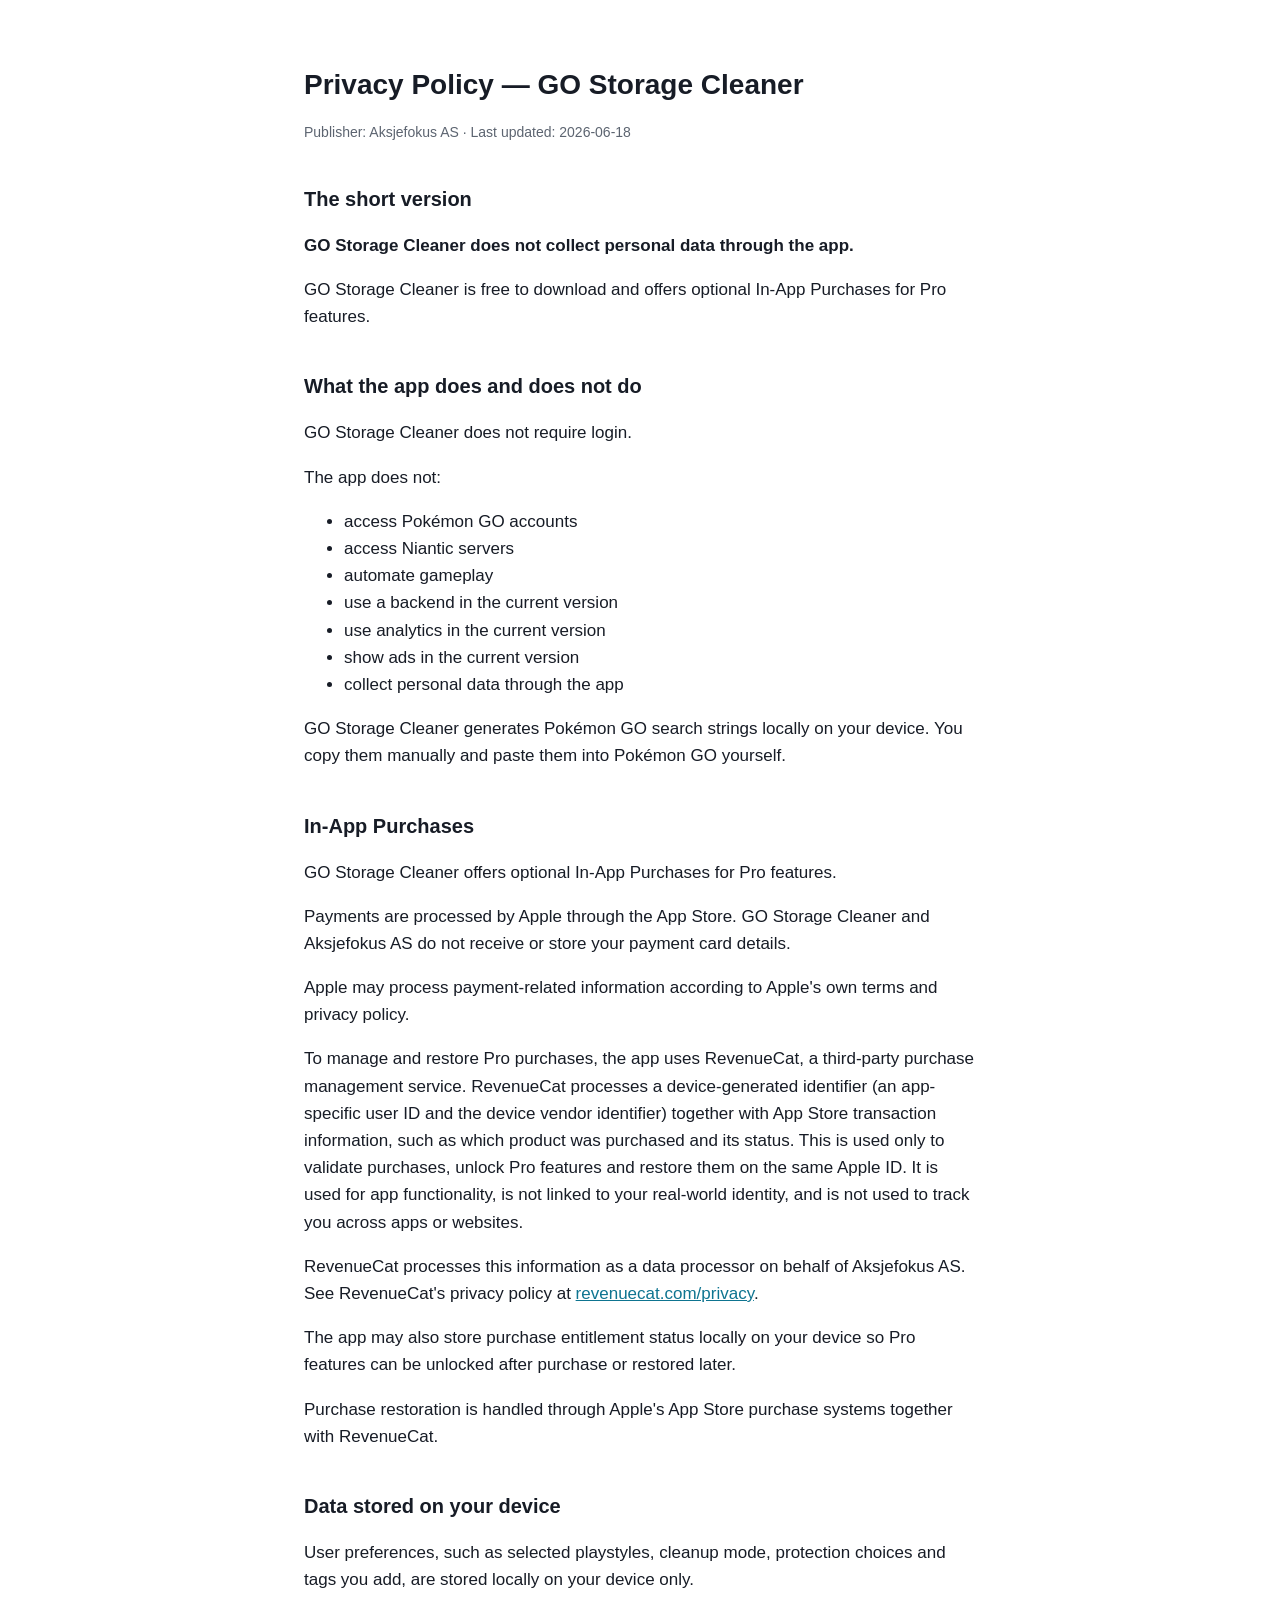
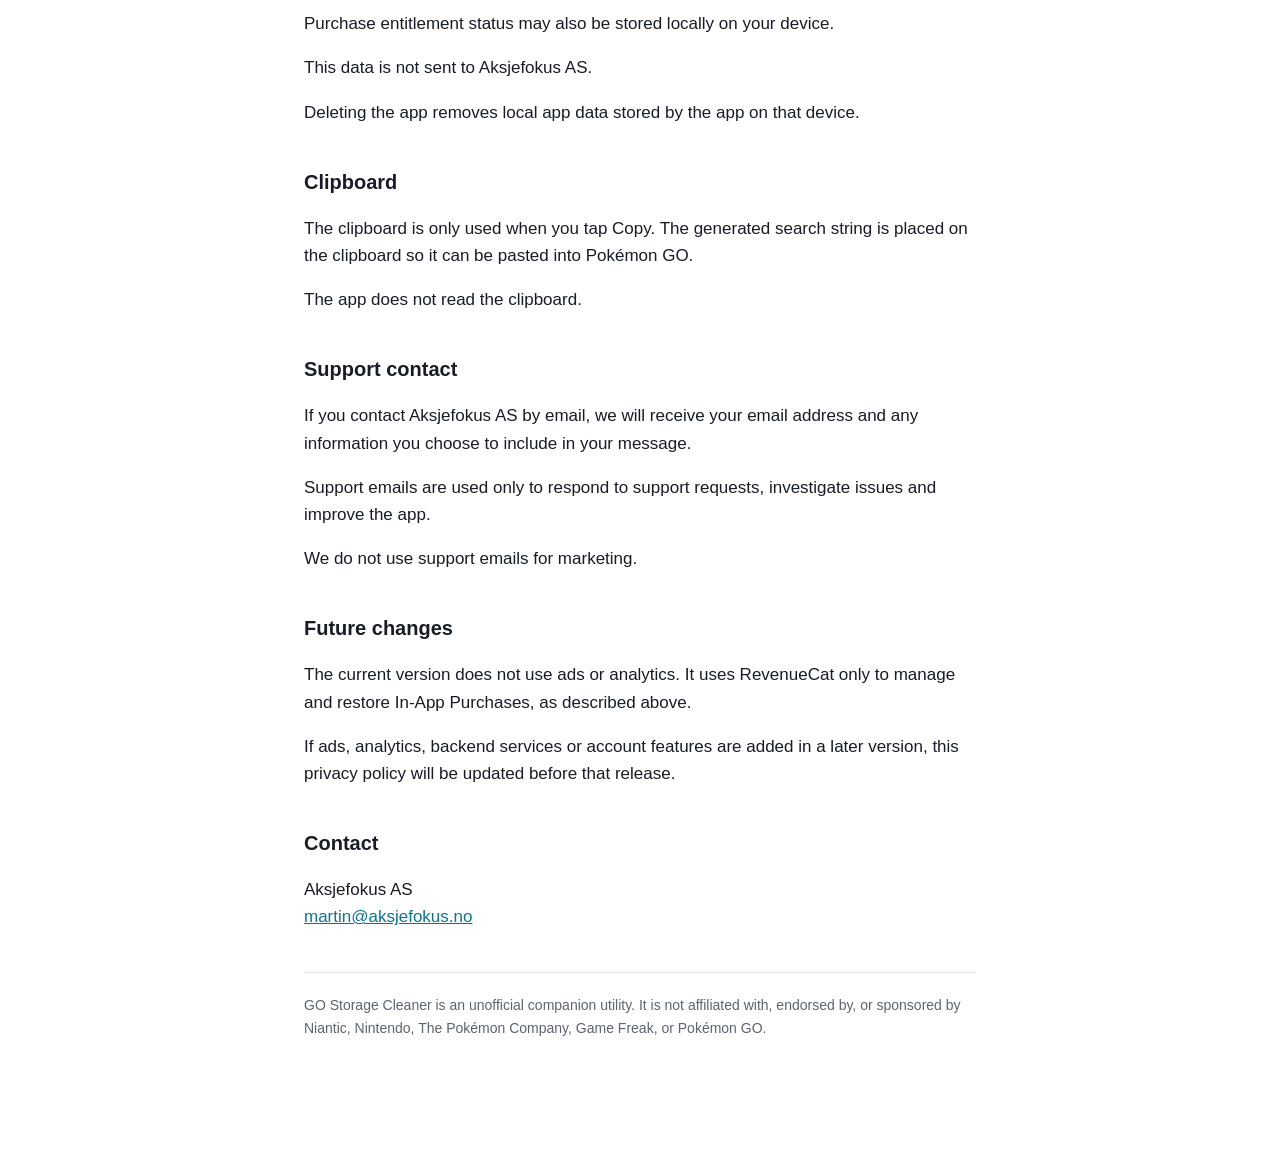
==== commit 2d5c2042: "Revert "Scrub trademark references from compliance site" This reverts commit 53a7f5f80251354c2cb0db1" ====
--- a/privacy/index.html
+++ b/privacy/index.html
@@ -19,15 +19,15 @@
   <p>GO Storage Cleaner does not require login.</p>
   <p>The app does not:</p>
   <ul>
-    <li>access GO accounts</li>
-    <li>access game servers</li>
+    <li>access Pokémon GO accounts</li>
+    <li>access Niantic servers</li>
     <li>automate gameplay</li>
     <li>use a backend in the current version</li>
     <li>use analytics in the current version</li>
     <li>show ads in the current version</li>
     <li>collect personal data through the app</li>
   </ul>
-  <p>GO Storage Cleaner generates GO search strings locally on your device. You copy them manually and paste them into GO yourself.</p>
+  <p>GO Storage Cleaner generates Pokémon GO search strings locally on your device. You copy them manually and paste them into Pokémon GO yourself.</p>
 
   <h2>In-App Purchases</h2>
   <p>GO Storage Cleaner offers optional In-App Purchases for Pro features.</p>
@@ -45,7 +45,7 @@
   <p>Deleting the app removes local app data stored by the app on that device.</p>
 
   <h2>Clipboard</h2>
-  <p>The clipboard is only used when you tap Copy. The generated search string is placed on the clipboard so it can be pasted into GO.</p>
+  <p>The clipboard is only used when you tap Copy. The generated search string is placed on the clipboard so it can be pasted into Pokémon GO.</p>
   <p>The app does not read the clipboard.</p>
 
   <h2>Support contact</h2>
@@ -61,6 +61,6 @@
   <p>Aksjefokus AS<br>
   <a href="mailto:martin@aksjefokus.no">martin@aksjefokus.no</a></p>
 
-  <p class="disclaimer">GO Storage Cleaner is an independent, fan-made utility. It is not affiliated with, endorsed by, or sponsored by the makers of the games it works alongside.</p>
+  <p class="disclaimer">GO Storage Cleaner is an unofficial companion utility. It is not affiliated with, endorsed by, or sponsored by Niantic, Nintendo, The Pokémon Company, Game Freak, or Pokémon GO.</p>
 </body>
 </html>
